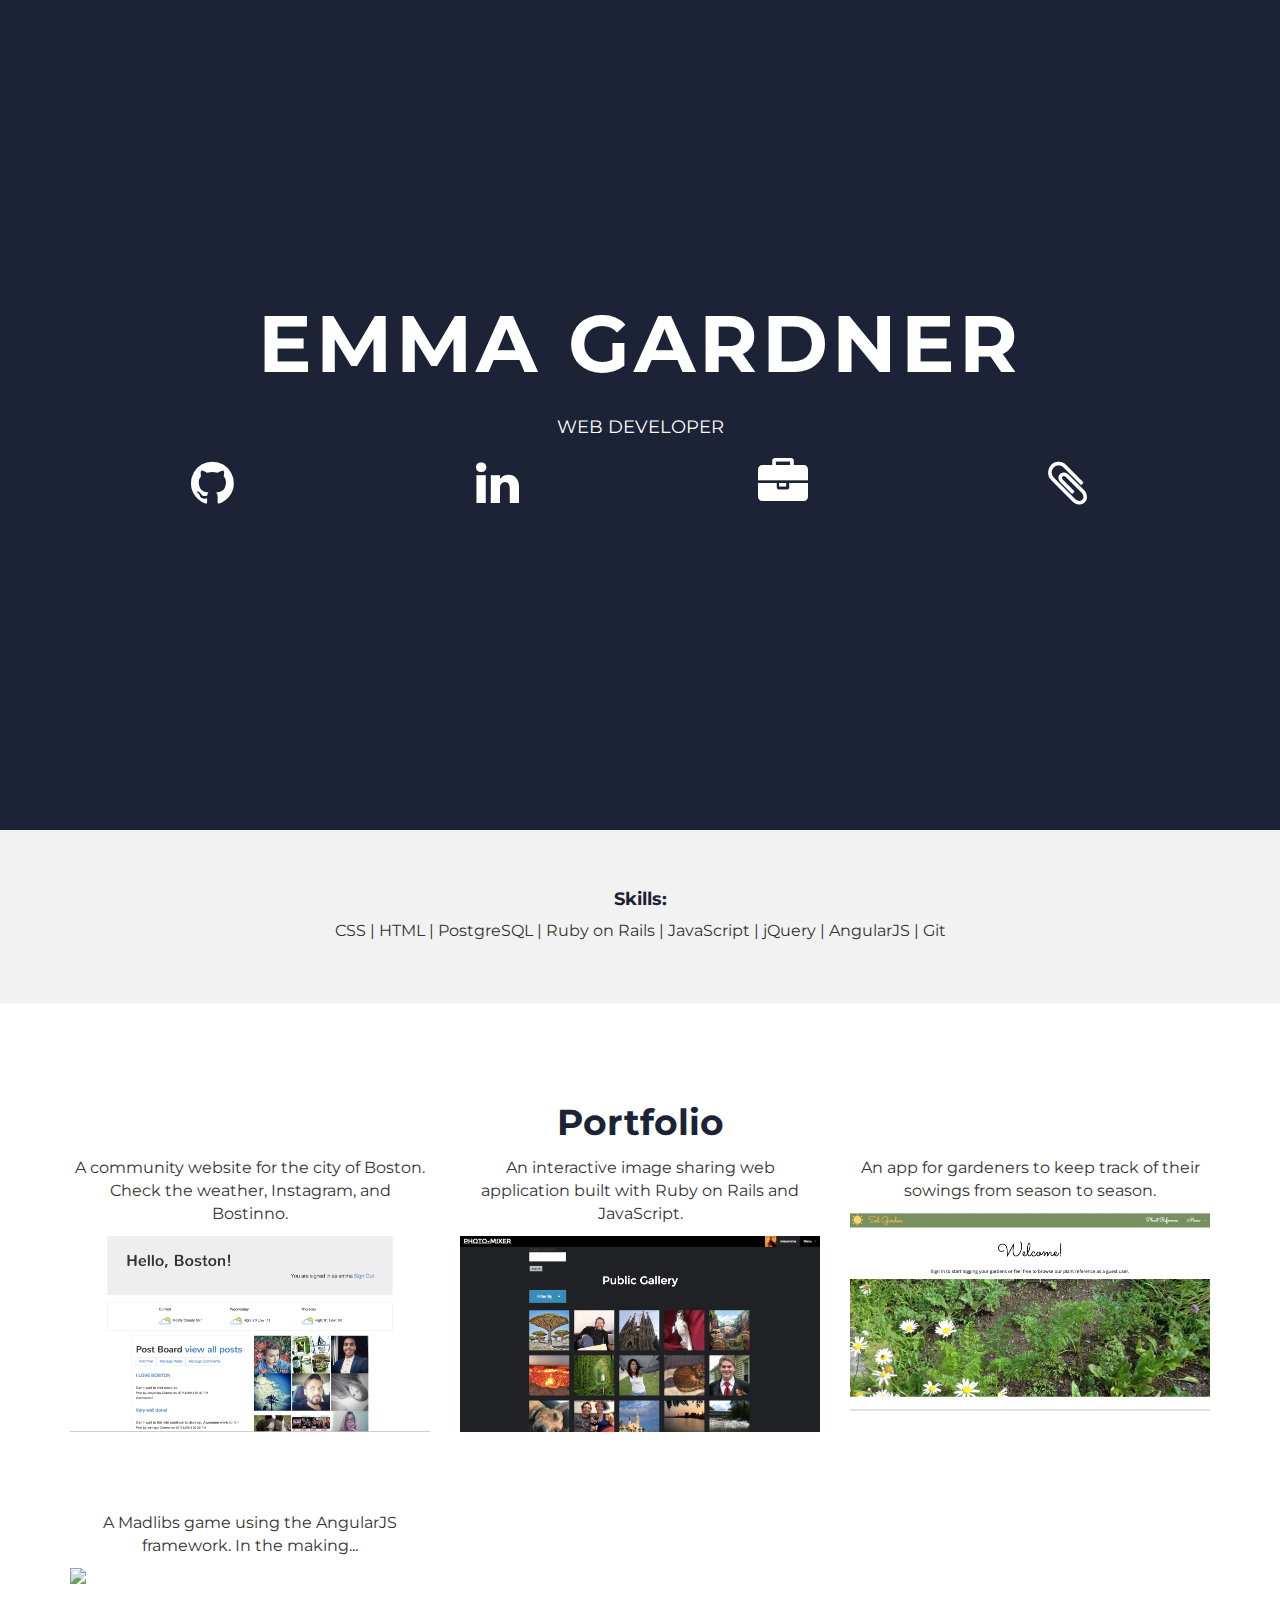
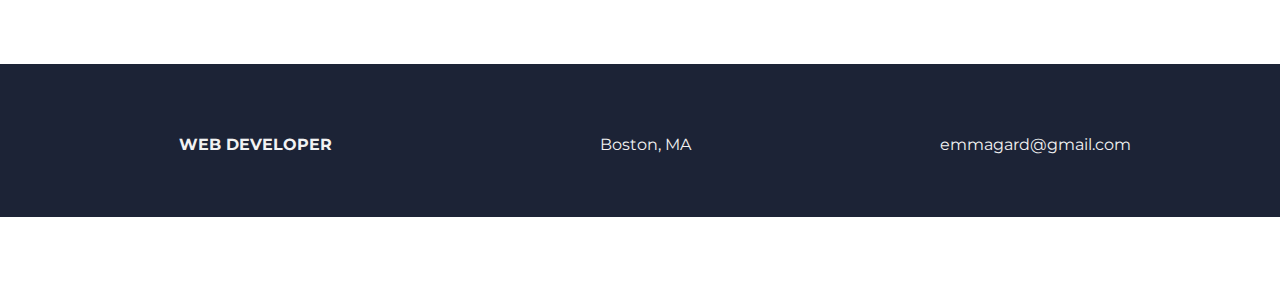
==== index.html @ e98f4681 "removed folders that weren't necessary" ====
<!DOCTYPE html>
<html lang="en">
  <head>
    <meta charset="utf-8">
    <meta http-equiv="X-UA-Compatible" content="IE=edge">
    <meta name="viewport" content="width=device-width, initial-scale=1">
    <meta name="description" content="">
    <meta name="author" content="">
    <link rel="shortcut icon" href="assets/ico/favicon.ico">

    <title>Emma Gardner</title>

    <!-- Bootstrap core CSS -->
    <link href="assets/css/bootstrap.css" rel="stylesheet">

    <!-- Custom styles for this template -->
    <link href="assets/css/style.css" rel="stylesheet">
    <link href="assets/css/font-awesome.min.css" rel="stylesheet">


  </head>

  <body>

	<div id="headerwrap">
	    <div class="container">
			<div class="row centered">
				<div class="col-lg-12">
					<h1>EMMA GARDNER</h1>
					<h4>WEB DEVELOPER</h4>
            <div class="row centered">
              <div class="col-lg-12 col-md-12">
                <div class="col-lg-3 col-md-3">
                  <a href="https://github.com/emmagard" target="blank" title="GitHub"><i class="fa fa-github"></i></a>
                </div>
                <div class="col-lg-3 col-md-3">
                  <a href="https://www.linkedin.com/in/emmagard" target="blank" title="LinkedIn"><i class="fa fa-linkedin"></i></a>
                </div>
                <div class="col-lg-3 col-md-3">
                  <a href="#" title="Portfolio"><i class="fa fa-briefcase" id="portfolio-view"></i></a>
                </div>
                <div class="col-lg-3 col-md-3">
                  <a href="assets/img/egardner resume pdf.pdf" target="blank" title="Resume"><i class="fa fa-paperclip" id="resume"></i></a>
                </div>
              </div>
            </div>
				</div>
			</div><!--/row -->
	    </div><!-- /container -->
	</div><!--/headerwrap -->

<div id="skills">
    <div class="container">
      <div class="row centered">
        <div class="col-lg-12">
          <h4>Skills:</h4> <p>CSS | HTML | PostgreSQL | Ruby on Rails | JavaScript | jQuery | AngularJS | Git </p>
        </div>
      </div><!--/row -->
    </div><!--/container -->
  </div><!--/skills -->

	<section id="works">
	<div class="container">
		<div class="row centered mt mb">
			<h1 id="portfolio">Portfolio</h1>

			<div class="col-lg-4 col-md-4 col-sm-4 gallery">
        <p>A community website for the city of Boston. Check the weather, Instagram, and Bostinno.</p>
				<a href="http://helloboston.herokuapp.com/"><img src="assets/img/portfolio/AtAGlance.png" class="img-responsive"></a>
			</div>
			<div class="col-lg-4 col-md-4 col-sm-4 gallery">
        <p>An interactive image sharing web application built with Ruby on Rails and JavaScript.</p>
				<a href="http://photo-mixer.herokuapp.com/"><img src="assets/img/portfolio/PHOTO_MIXERfoundation-rails.png" class="img-responsive"></a>
			</div>
			<div class="col-lg-4 col-md-4 col-sm-4 gallery">
        <p>An app for gardeners to keep track of their sowings from season to season.</p>
				<a href="http://solgarden.herokuapp.com/"><img src="assets/img/portfolio/SolGarden.png" class="img-responsive"></a>
			</div>

		</div><!--/row -->

    <div class="row centered mt mb">
      <div class="col-lg-4 col-md-4 col-sm-4 gallery-no-hover">
        <p>A Madlibs game using the AngularJS framework. In the making...</p>
        <img src="assets/img/portfolio/angular_madlibs2.png" class="img-responsive">
      </div>

    </div><!--/row -->
	</div><!--/container -->
  </section><!--works-->

	<div id="footerwrap">
		<div class="container">
			<div class="row centered">
				<div class="col-lg-4">
					<p><b>WEB DEVELOPER</b></p>
				</div>

				<div class="col-lg-4">
					<p>Boston, MA</p>
				</div>
				<div class="col-lg-4">
					<p>emmagard@gmail.com</p>
				</div>
			</div>
		</div>
	</div><!--/footerwrap -->



    <!-- Bootstrap core JavaScript
    ================================================== -->
    <!-- Placed at the end of the document so the pages load faster -->
    <script src="https://ajax.googleapis.com/ajax/libs/jquery/1.11.0/jquery.min.js"></script>
    <script src="assets/js/bootstrap.min.js"></script>
    <script src="assets/js/main.js"></script>
  </body>
</html>
---- assets/css/style.css ----
/*
 * Author: Carlos Alvarez
 * URL: http://Alvarez.is
 *
 * Project Name: NYC Design
 * Version: 1.0
 * Date: 04-20-2014
 * URL:
 */


/* ==========================================================================
   Base Styles, Bootstrap Modifications & Fonts Import
   ========================================================================== */

@import url(http://fonts.googleapis.com/css?family=Montserrat:400,700);


::-moz-selection {
    background: #f2c2c9;
    color: #a4003a;
    text-shadow: none;
}

::selection {
    background: #16a085;
    color: #a4003a;
    text-shadow: none;
}

/*
 * A better looking default horizontal rule
 */

 hr {
    display: block;
    height: 1px;
    border: 0;
    border-top: 1px solid #ccc;
    margin: 1em 0;
    padding: 0;
}

.centered {
	text-align: center
}

.mt {
	margin-top: 80px;
}

.mb {
	margin-bottom: 80px;
}

/* ==========================================================================
   General styles
   ========================================================================== */


body {
    font-family: 'Montserrat', sans-serif;
    font-weight: 400;
    font-size: 16px;

    -webkit-font-smoothing: antialiased;
    -webkit-overflow-scrolling: touch;
}

h1, h2, h3, h4, h5, h6 {
	font-weight: 700;
    color: #1C2336;
}

/* ==========================================================================
   Wrap Sections
   ========================================================================== */

#headerwrap {
  background: #1C2336;
	/*background: url(../img/IMG_4035.jpg) no-repeat center top;*/
	margin-top: -70px;
	padding-top: 250px;
	text-align:center;
	background-attachment: relative;
	background-position: center center;
	min-height: 900px;
	width: 100%;

    -webkit-background-size: 100%;
    -moz-background-size: 100%;
    -o-background-size: 100%;
    background-size: 100%;

    -webkit-background-size: cover;
    -moz-background-size: cover;
    -o-background-size: cover;
    background-size: cover;
}

#headerwrap h1 {
	color:#ffffff;
  margin-top: 110px;
	padding-top: 10px;
	padding-bottom: 20px;
	letter-spacing: 4px;
	font-size: 80px;
	font-weight: bold;
}

#headerwrap h4 {
	font-weight: 400;
	color: #ffffff
}

#headerwrap a {
  color: #ffffff;
  font-size: 50px;
}

#headerwrap a:hover {
  color: #f2f2f2;
  font-size: 50px;
}

#skills {
	padding-top: 50px;
	padding-bottom: 50px;
	background-color: #f2f2f2;
}

#portfolio{
  margin-bottom: 15px;
}

#footerwrap {
	padding-top: 70px;
	padding-bottom: 50px;
	background-color: #1C2336;
}

#footerwrap p {
	color: #f2f2f2;
	margin-left: 10px;
}




/* Gallery */
.gallery .gallery-no-hover {
	margin-top: 30px;
}

.gallery img:hover {
	opacity: 0.4;
}
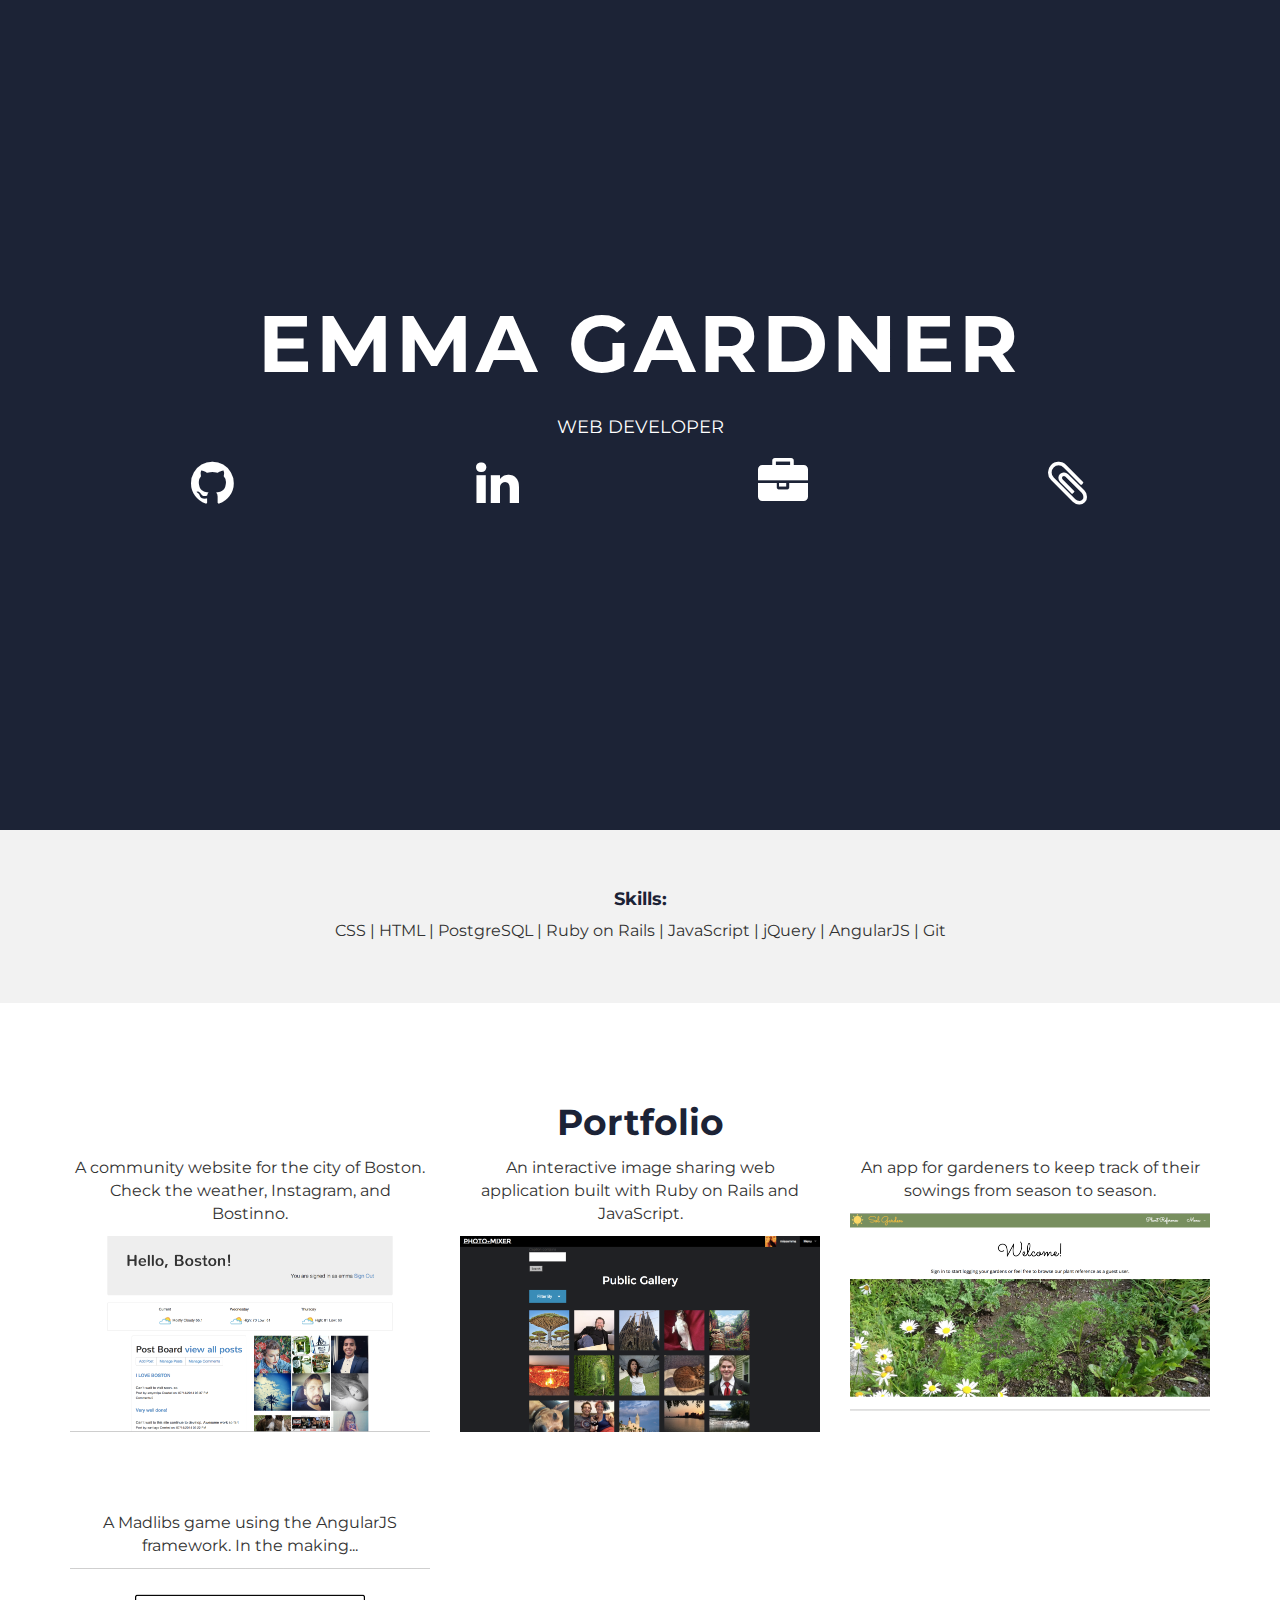
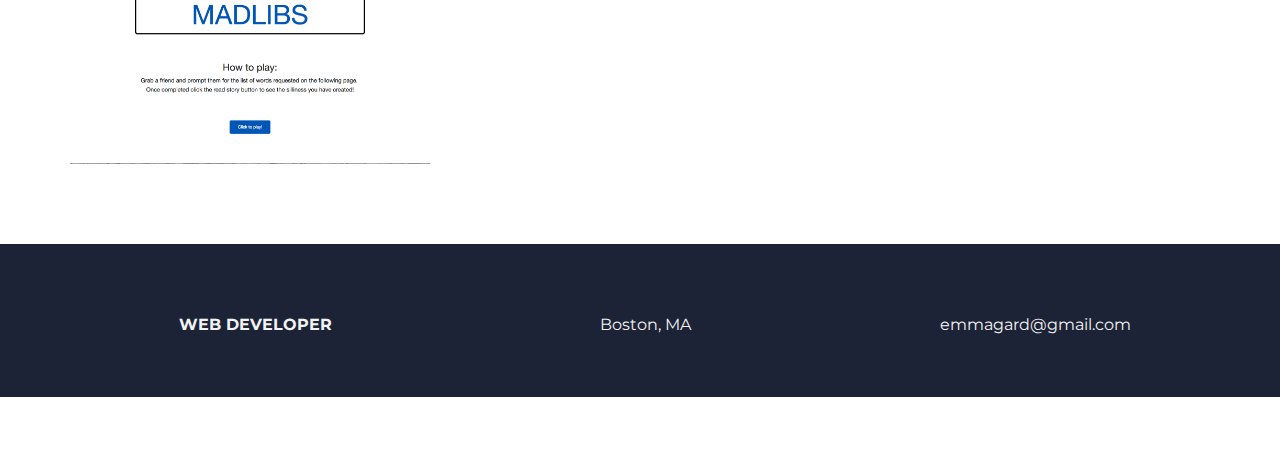
==== commit fbcf5d0d: "changed capitalization in angular project image" ====
--- a/index.html
+++ b/index.html
@@ -82,7 +82,7 @@
     <div class="row centered mt mb">
       <div class="col-lg-4 col-md-4 col-sm-4 gallery-no-hover">
         <p>A Madlibs game using the AngularJS framework. In the making...</p>
-        <img src="assets/img/portfolio/angular_madlibs2.png" class="img-responsive">
+        <img src="assets/img/portfolio/Angular_Madlibs2.png" class="img-responsive">
       </div>
 
     </div><!--/row -->
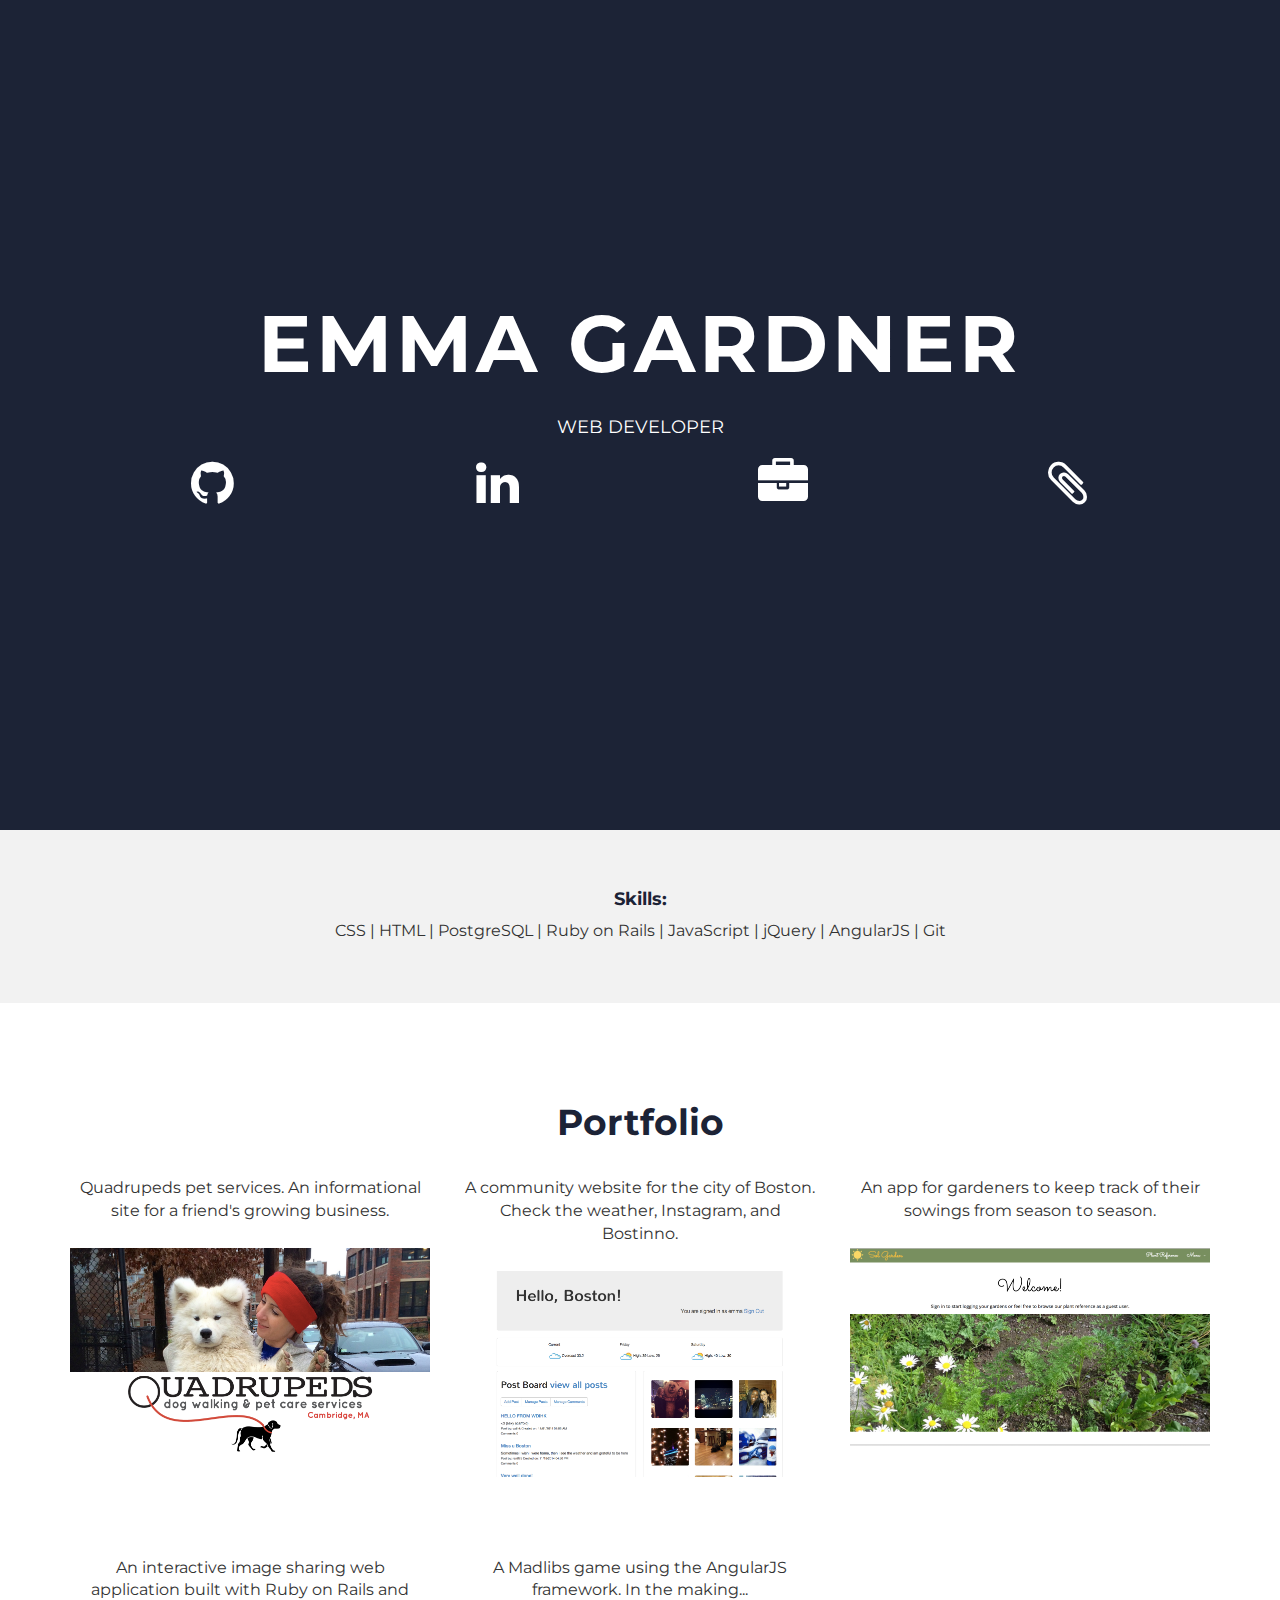
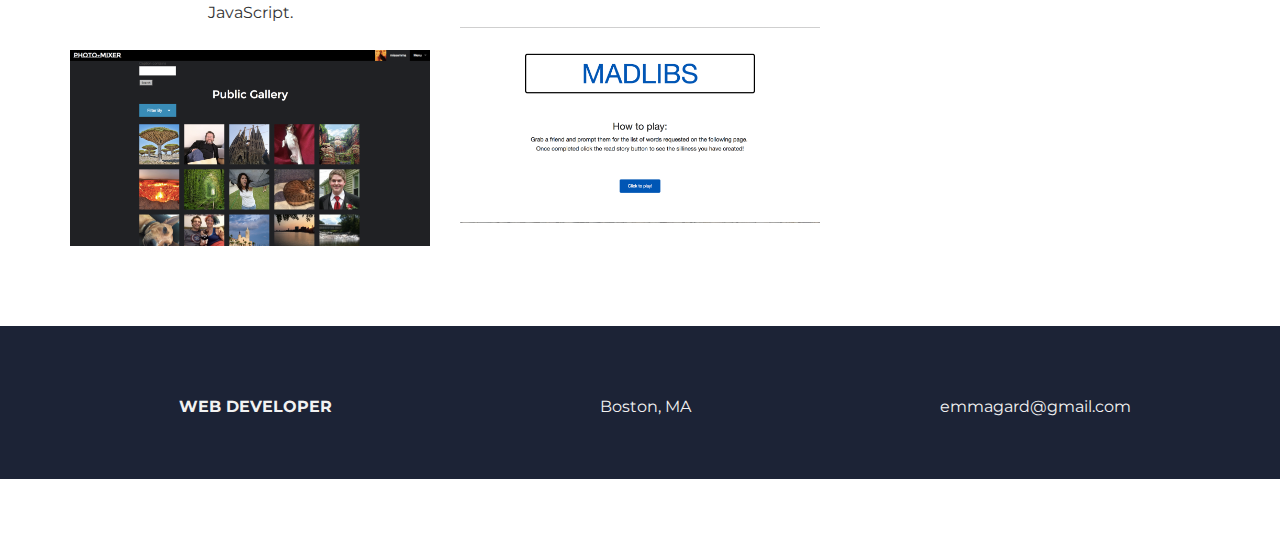
==== commit c7985d61: "added a new project to my portfolio" ====
--- a/index.html
+++ b/index.html
@@ -64,25 +64,30 @@
 		<div class="row centered mt mb">
 			<h1 id="portfolio">Portfolio</h1>
 
-			<div class="col-lg-4 col-md-4 col-sm-4 gallery">
+      <div class="col-lg-4 col-md-4 col-sm-4 gallery">
+        <p>Quadrupeds pet services. An informational site for a friend's growing business.</p>
+        <a href= "http://emmagard.github.io/quadrupeds/" target="blank"><img src="assets/img/portfolio/Quadrupeds.png" class="img-responsive"></a>
+      </div>
+      <div class="col-lg-4 col-md-4 col-sm-4 gallery">
         <p>A community website for the city of Boston. Check the weather, Instagram, and Bostinno.</p>
-				<a href="http://helloboston.herokuapp.com/"><img src="assets/img/portfolio/AtAGlance.png" class="img-responsive"></a>
-			</div>
-			<div class="col-lg-4 col-md-4 col-sm-4 gallery">
-        <p>An interactive image sharing web application built with Ruby on Rails and JavaScript.</p>
-				<a href="http://photo-mixer.herokuapp.com/"><img src="assets/img/portfolio/PHOTO_MIXERfoundation-rails.png" class="img-responsive"></a>
-			</div>
-			<div class="col-lg-4 col-md-4 col-sm-4 gallery">
+        <a href="http://helloboston.herokuapp.com/" target="blank"><img src="assets/img/portfolio/AtAGlance.png" class="img-responsive"></a>
+      </div>
+      <div class="col-lg-4 col-md-4 col-sm-4 gallery">
         <p>An app for gardeners to keep track of their sowings from season to season.</p>
-				<a href="http://solgarden.herokuapp.com/"><img src="assets/img/portfolio/SolGarden.png" class="img-responsive"></a>
-			</div>
+        <a href="http://solgarden.herokuapp.com/" target="blank"><img src="assets/img/portfolio/SolGarden.png" class="img-responsive"></a>
+      </div>
 
 		</div><!--/row -->
 
     <div class="row centered mt mb">
-      <div class="col-lg-4 col-md-4 col-sm-4 gallery-no-hover">
+
+      <div class="col-lg-4 col-md-4 col-sm-4 gallery">
+        <p>An interactive image sharing web application built with Ruby on Rails and JavaScript.</p>
+        <a href="http://photo-mixer.herokuapp.com/" target="blank"><img src="assets/img/portfolio/PHOTO_MIXERfoundation-rails.png" class="img-responsive"></a>
+      </div>
+      <div class="col-lg-4 col-md-4 col-sm-4 gallery">
         <p>A Madlibs game using the AngularJS framework. In the making...</p>
-        <img src="assets/img/portfolio/Angular_Madlibs2.png" class="img-responsive">
+        <a href="https://github.com/emmagard/madlibs" target="blank"><img src="assets/img/portfolio/Angular_Madlibs2.png" class="img-responsive"></a>
       </div>
 
     </div><!--/row -->
--- a/assets/css/style.css
+++ b/assets/css/style.css
@@ -148,6 +148,11 @@
 
 
 /* Gallery */
+
+#works h1{
+  margin-bottom: 35px;
+}
+
 .gallery .gallery-no-hover {
 	margin-top: 30px;
 }
@@ -155,3 +160,7 @@
 .gallery img:hover {
 	opacity: 0.4;
 }
+
+.gallery p, .gallery-no-hover p{
+  margin-bottom: 25px;
+}
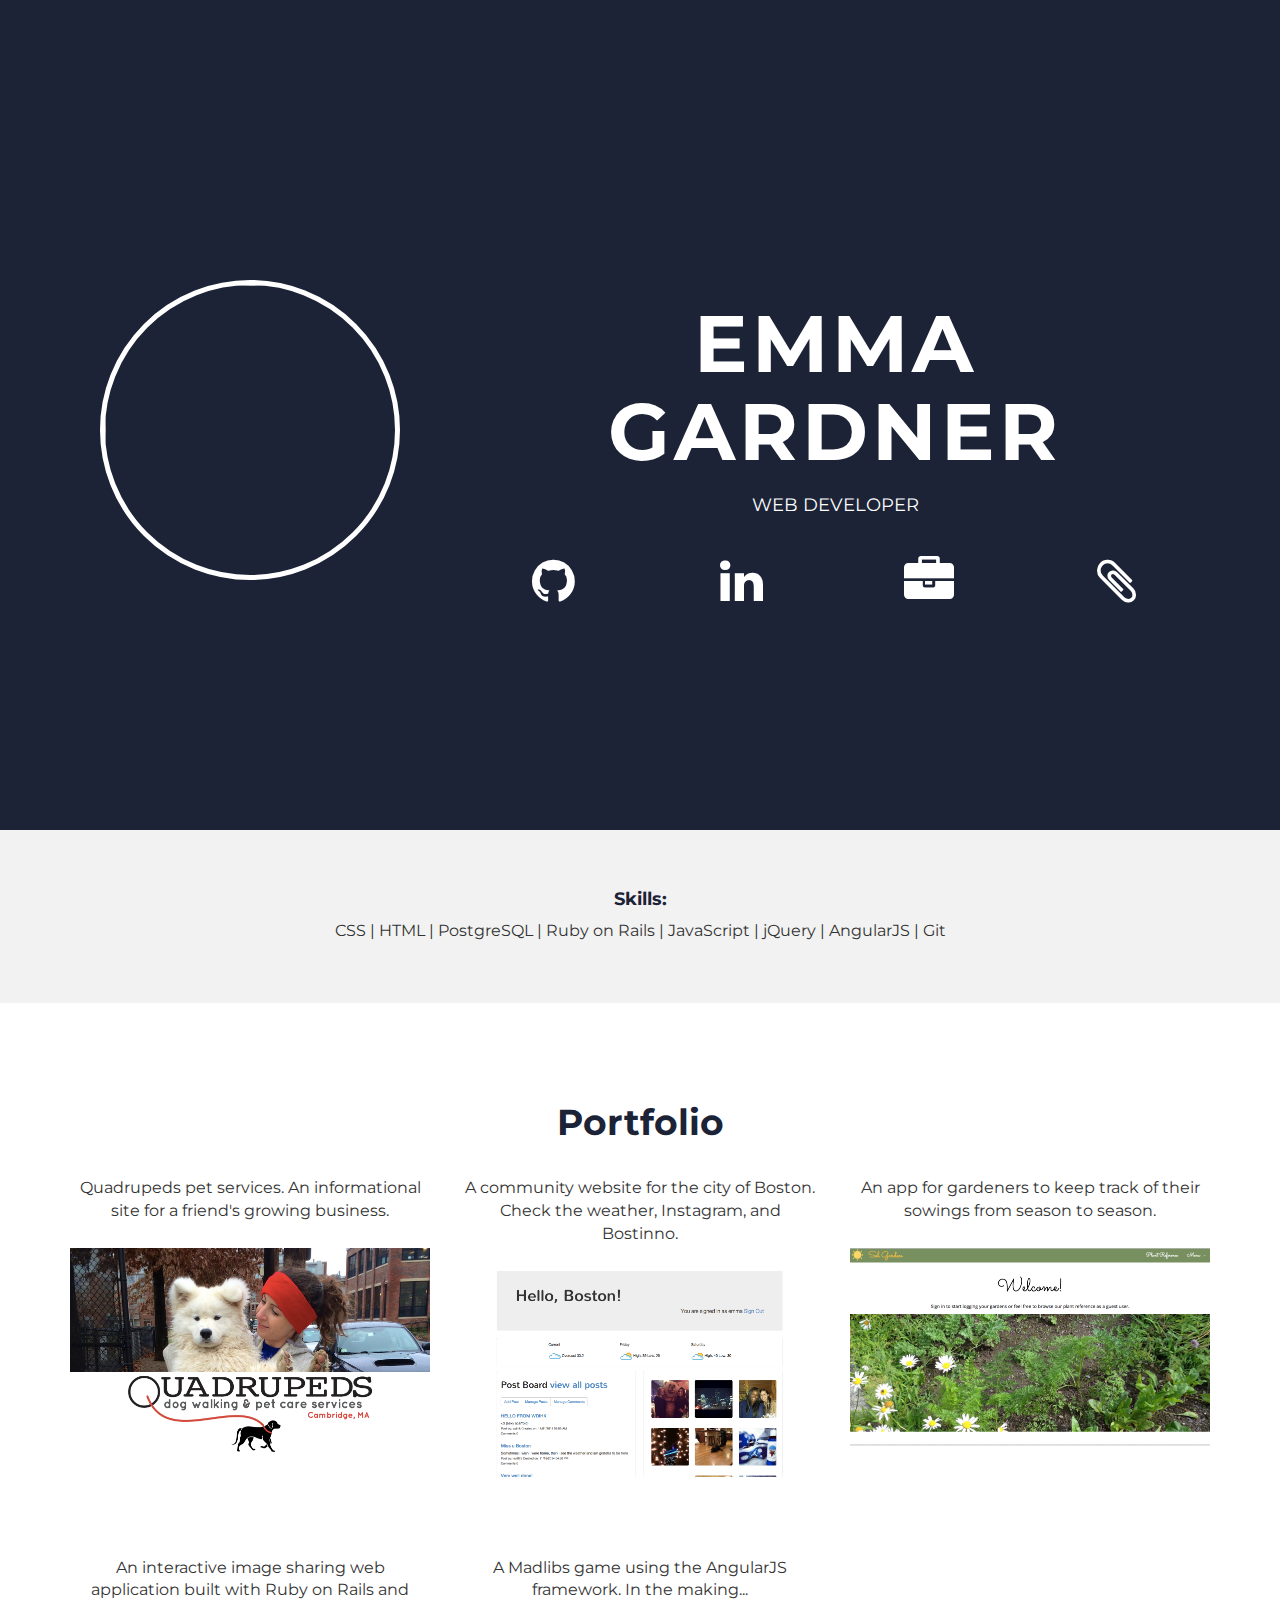
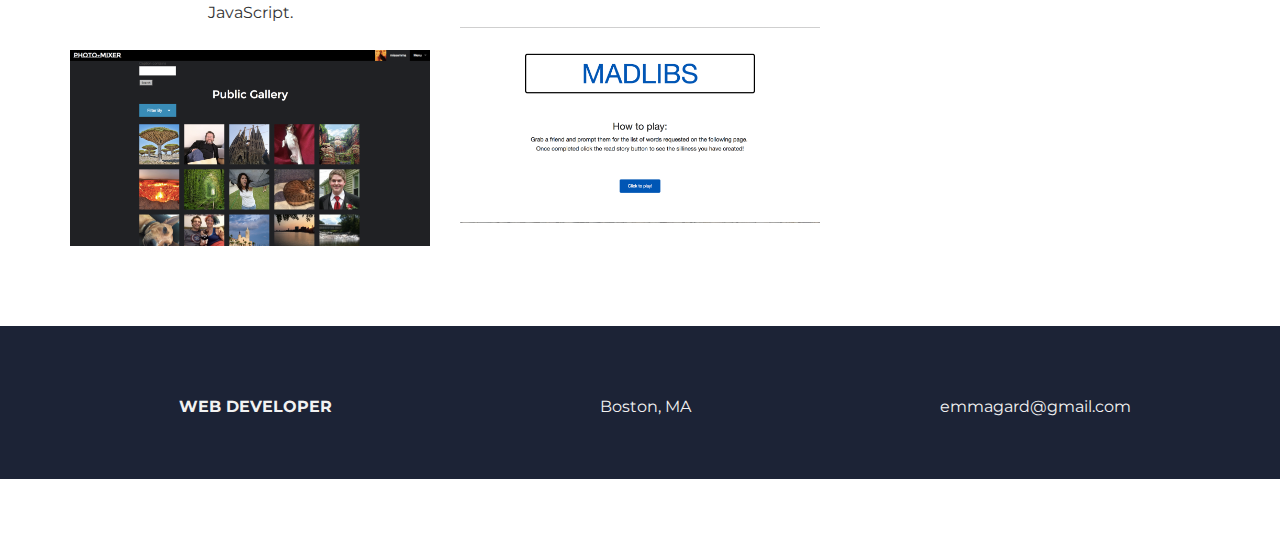
==== commit 15ec7774: "added photo to portfolio" ====
--- a/index.html
+++ b/index.html
@@ -23,30 +23,33 @@
   <body>
 
 	<div id="headerwrap">
-	    <div class="container">
-			<div class="row centered">
-				<div class="col-lg-12">
-					<h1>EMMA GARDNER</h1>
-					<h4>WEB DEVELOPER</h4>
-            <div class="row centered">
-              <div class="col-lg-12 col-md-12">
-                <div class="col-lg-3 col-md-3">
-                  <a href="https://github.com/emmagard" target="blank" title="GitHub"><i class="fa fa-github"></i></a>
-                </div>
-                <div class="col-lg-3 col-md-3">
-                  <a href="https://www.linkedin.com/in/emmagard" target="blank" title="LinkedIn"><i class="fa fa-linkedin"></i></a>
-                </div>
-                <div class="col-lg-3 col-md-3">
-                  <a href="#" title="Portfolio"><i class="fa fa-briefcase" id="portfolio-view"></i></a>
-                </div>
-                <div class="col-lg-3 col-md-3">
-                  <a href="assets/img/egardner resume pdf.pdf" target="blank" title="Resume"><i class="fa fa-paperclip" id="resume"></i></a>
-                </div>
+    <div class="container">
+		  <div class="row centered">
+        <div class= "col-lg-4">
+          <img src="assets/img/portfolio/GA_08_14-154.jpg" id="portrait">
+        </div>
+        <div class= "col-lg-8">
+          <h1>EMMA GARDNER</h1>
+          <h4>WEB DEVELOPER</h4>
+          <div class="row centered">
+            <div class="col-lg-12 col-md-12">
+              <div class="col-lg-3 col-md-3 icon">
+                <a href="https://github.com/emmagard" target="blank" title="GitHub"><i class="fa fa-github"></i></a>
+              </div>
+              <div class="col-lg-3 col-md-3 icon">
+                <a href="https://www.linkedin.com/in/emmagard" target="blank" title="LinkedIn"><i class="fa fa-linkedin"></i></a>
+              </div>
+              <div class="col-lg-3 col-md-3 icon">
+                <a href="#" title="Portfolio"><i class="fa fa-briefcase" id="portfolio-view"></i></a>
+              </div>
+              <div class="col-lg-3 col-md-3 icon">
+                <a href="assets/img/egardner resume pdf.pdf" target="blank" title="Resume"><i class="fa fa-paperclip" id="resume"></i></a>
               </div>
             </div>
-				</div>
+          </div><!-- row -->
+        </div>
 			</div><!--/row -->
-	    </div><!-- /container -->
+	  </div><!-- /container -->
 	</div><!--/headerwrap -->
 
 <div id="skills">
--- a/assets/css/style.css
+++ b/assets/css/style.css
@@ -102,7 +102,7 @@
 	color:#ffffff;
   margin-top: 110px;
 	padding-top: 10px;
-	padding-bottom: 20px;
+	padding-bottom: 10px;
 	letter-spacing: 4px;
 	font-size: 80px;
 	font-weight: bold;
@@ -164,3 +164,16 @@
 .gallery p, .gallery-no-hover p{
   margin-bottom: 25px;
 }
+
+#portrait{
+  height: 300px;
+  width: 300px;
+  border: white solid 5px;
+  border-radius: 150px;
+  margin-top: 100px;
+
+}
+
+.icon{
+  margin-top: 20px;
+}
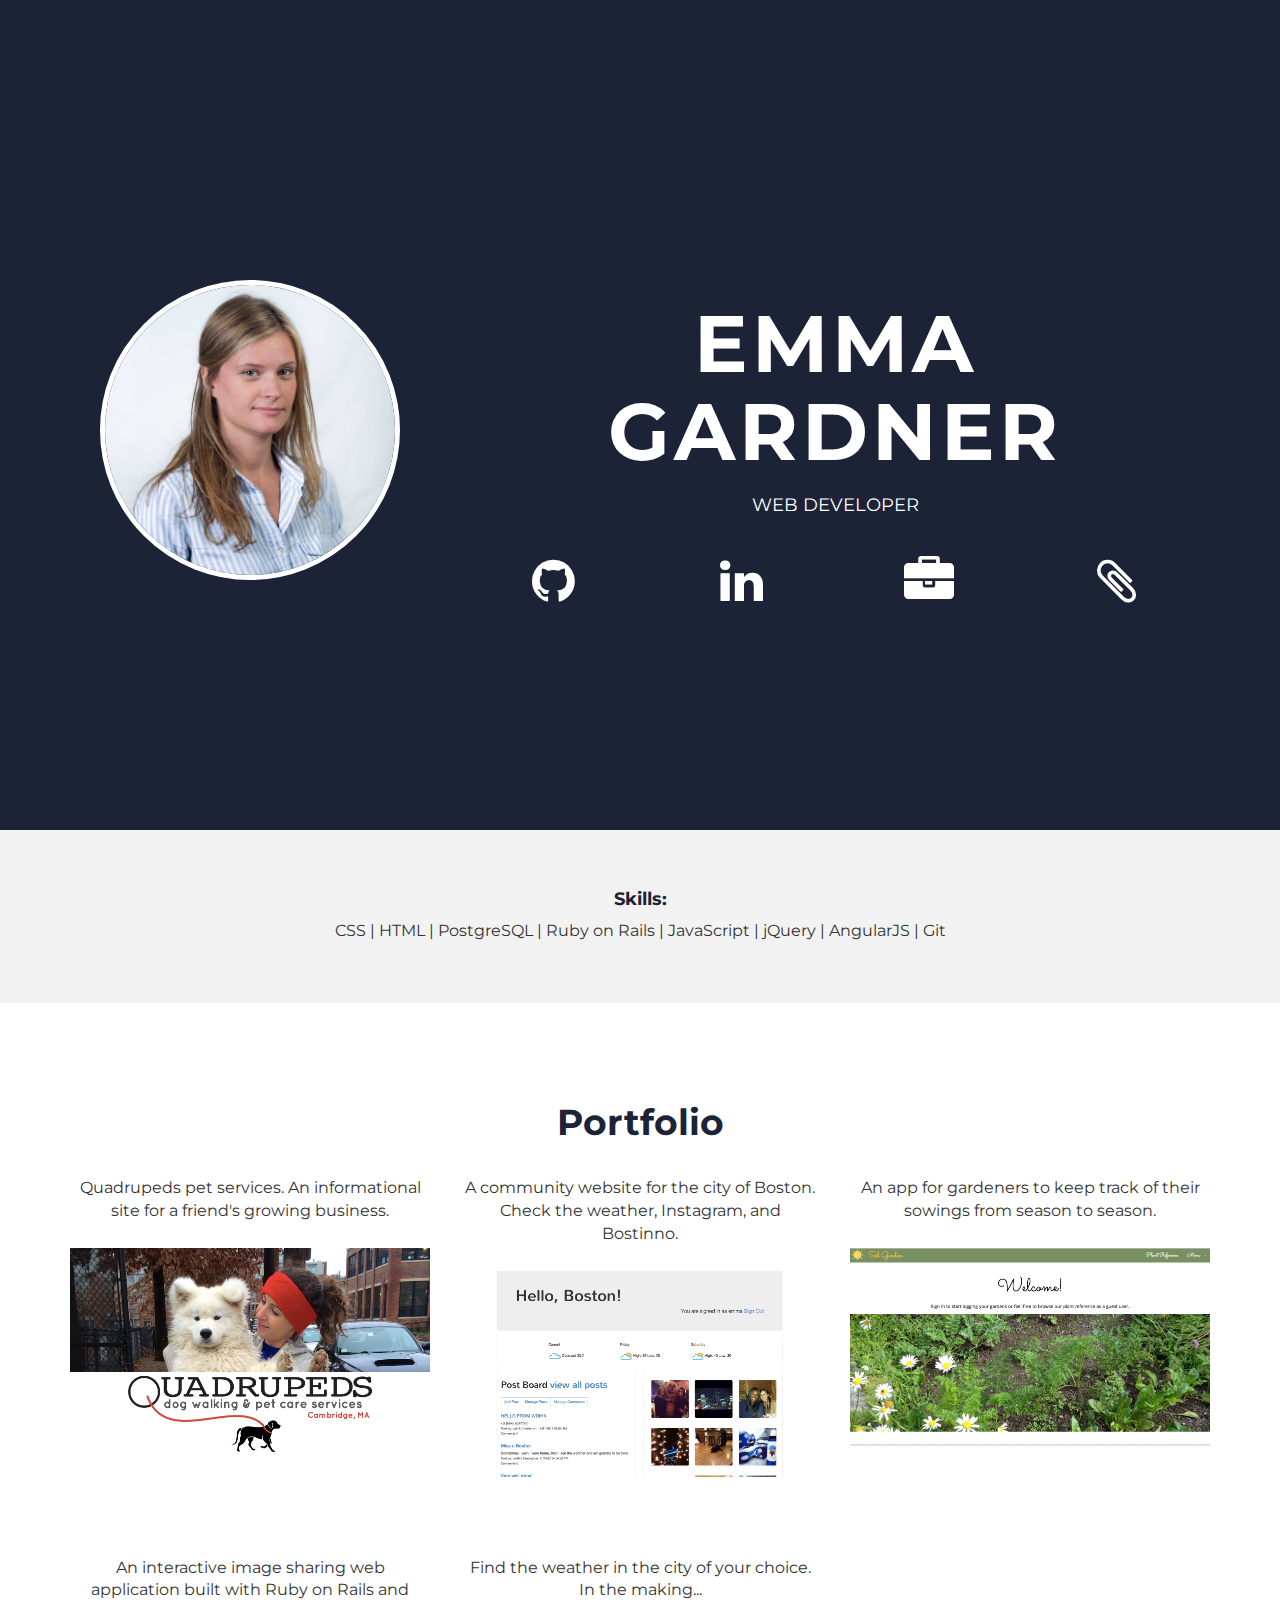
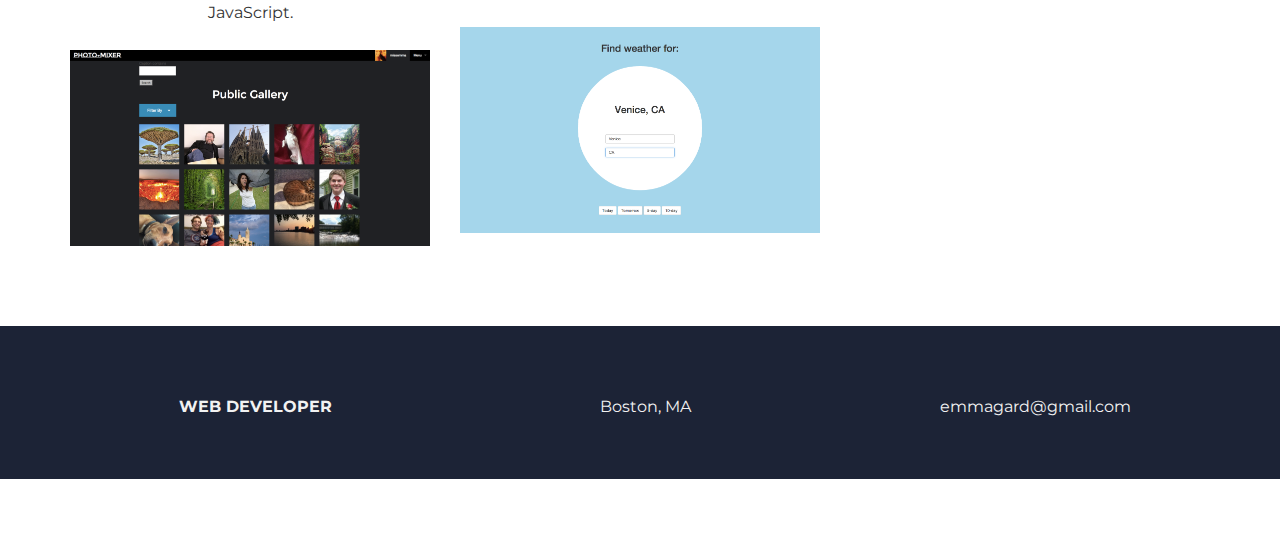
==== commit 2dc79b98: "chnaged portfolio piece" ====
--- a/index.html
+++ b/index.html
@@ -69,7 +69,7 @@
 
       <div class="col-lg-4 col-md-4 col-sm-4 gallery">
         <p>Quadrupeds pet services. An informational site for a friend's growing business.</p>
-        <a href= "http://emmagard.github.io/quadrupeds/" target="blank"><img src="assets/img/portfolio/Quadrupeds.png" class="img-responsive"></a>
+        <a href= "http://www.quadrupedsllc.com/" target="blank"><img src="assets/img/portfolio/Quadrupeds.png" class="img-responsive"></a>
       </div>
       <div class="col-lg-4 col-md-4 col-sm-4 gallery">
         <p>A community website for the city of Boston. Check the weather, Instagram, and Bostinno.</p>
@@ -89,8 +89,8 @@
         <a href="http://photo-mixer.herokuapp.com/" target="blank"><img src="assets/img/portfolio/PHOTO_MIXERfoundation-rails.png" class="img-responsive"></a>
       </div>
       <div class="col-lg-4 col-md-4 col-sm-4 gallery">
-        <p>A Madlibs game using the AngularJS framework. In the making...</p>
-        <a href="https://github.com/emmagard/madlibs" target="blank"><img src="assets/img/portfolio/Angular_Madlibs2.png" class="img-responsive"></a>
+        <p>Find the weather in the city of your choice. In the making...</p>
+        <a href="https://github.com/emmagard/weather" target="blank"><img src="assets/img/portfolio/localhost_8000___.png" class="img-responsive"></a>
       </div>
 
     </div><!--/row -->
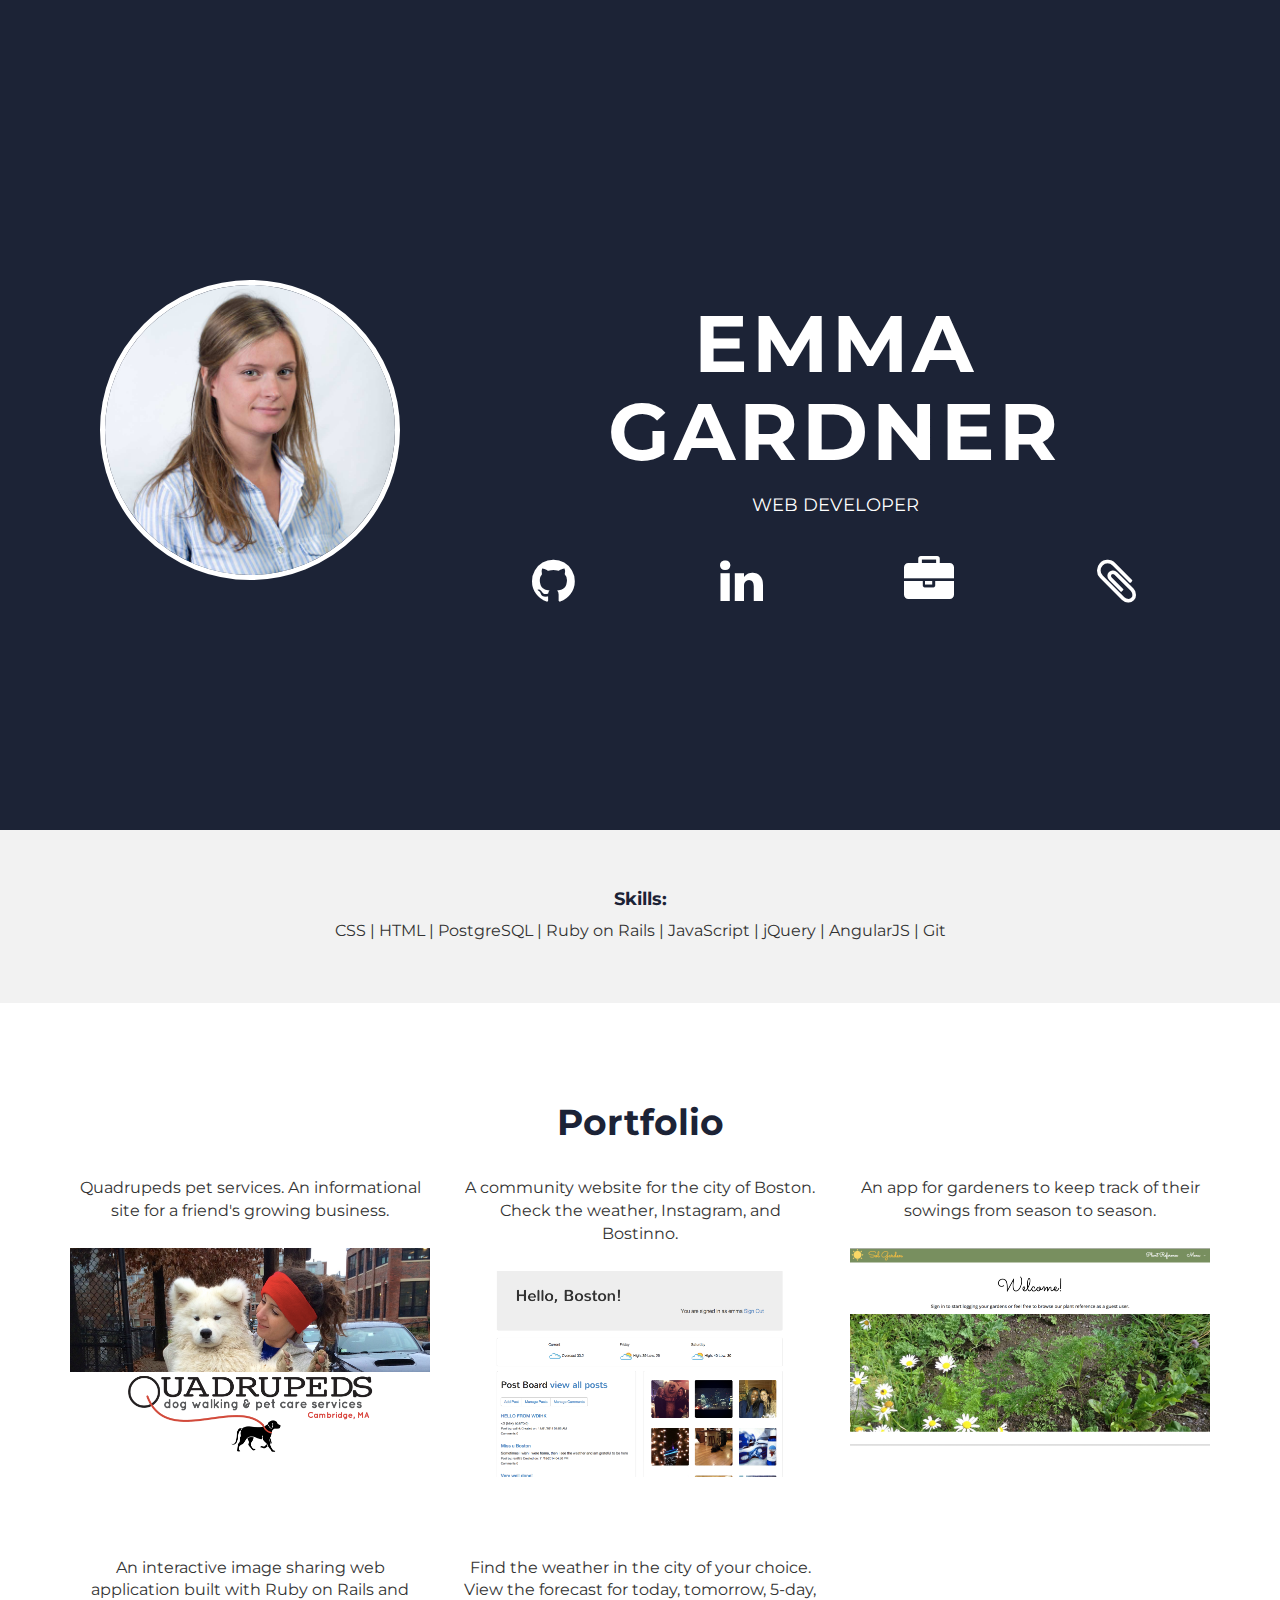
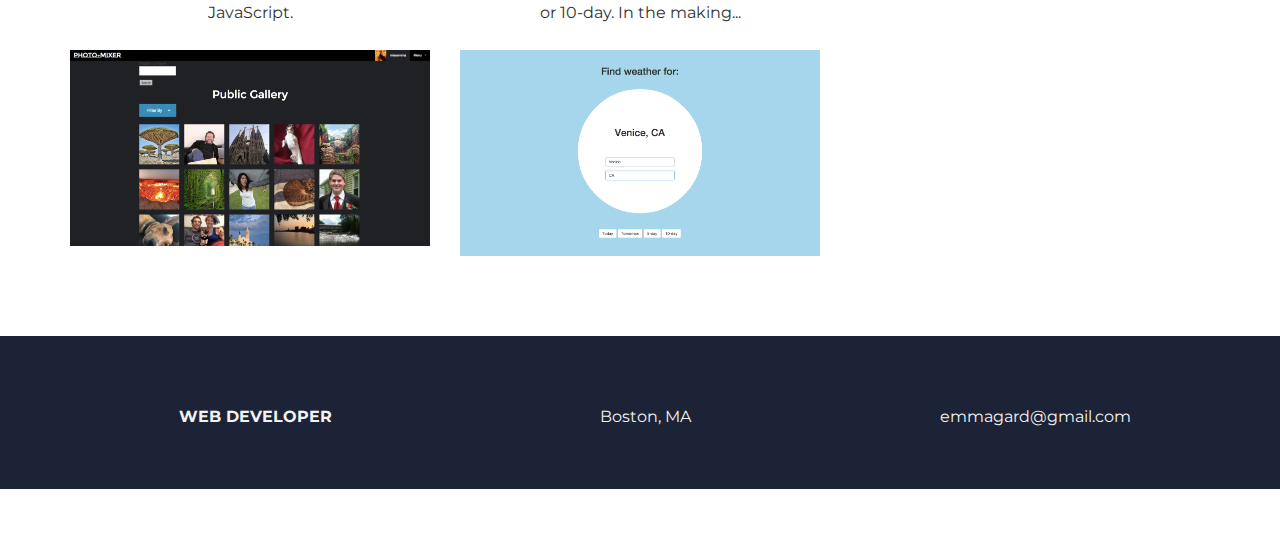
==== commit ece60a15: "added verbiage" ====
--- a/index.html
+++ b/index.html
@@ -89,7 +89,7 @@
         <a href="http://photo-mixer.herokuapp.com/" target="blank"><img src="assets/img/portfolio/PHOTO_MIXERfoundation-rails.png" class="img-responsive"></a>
       </div>
       <div class="col-lg-4 col-md-4 col-sm-4 gallery">
-        <p>Find the weather in the city of your choice. In the making...</p>
+        <p>Find the weather in the city of your choice. View the forecast for today, tomorrow, 5-day, or 10-day. In the making...</p>
         <a href="https://github.com/emmagard/weather" target="blank"><img src="assets/img/portfolio/localhost_8000___.png" class="img-responsive"></a>
       </div>
 
